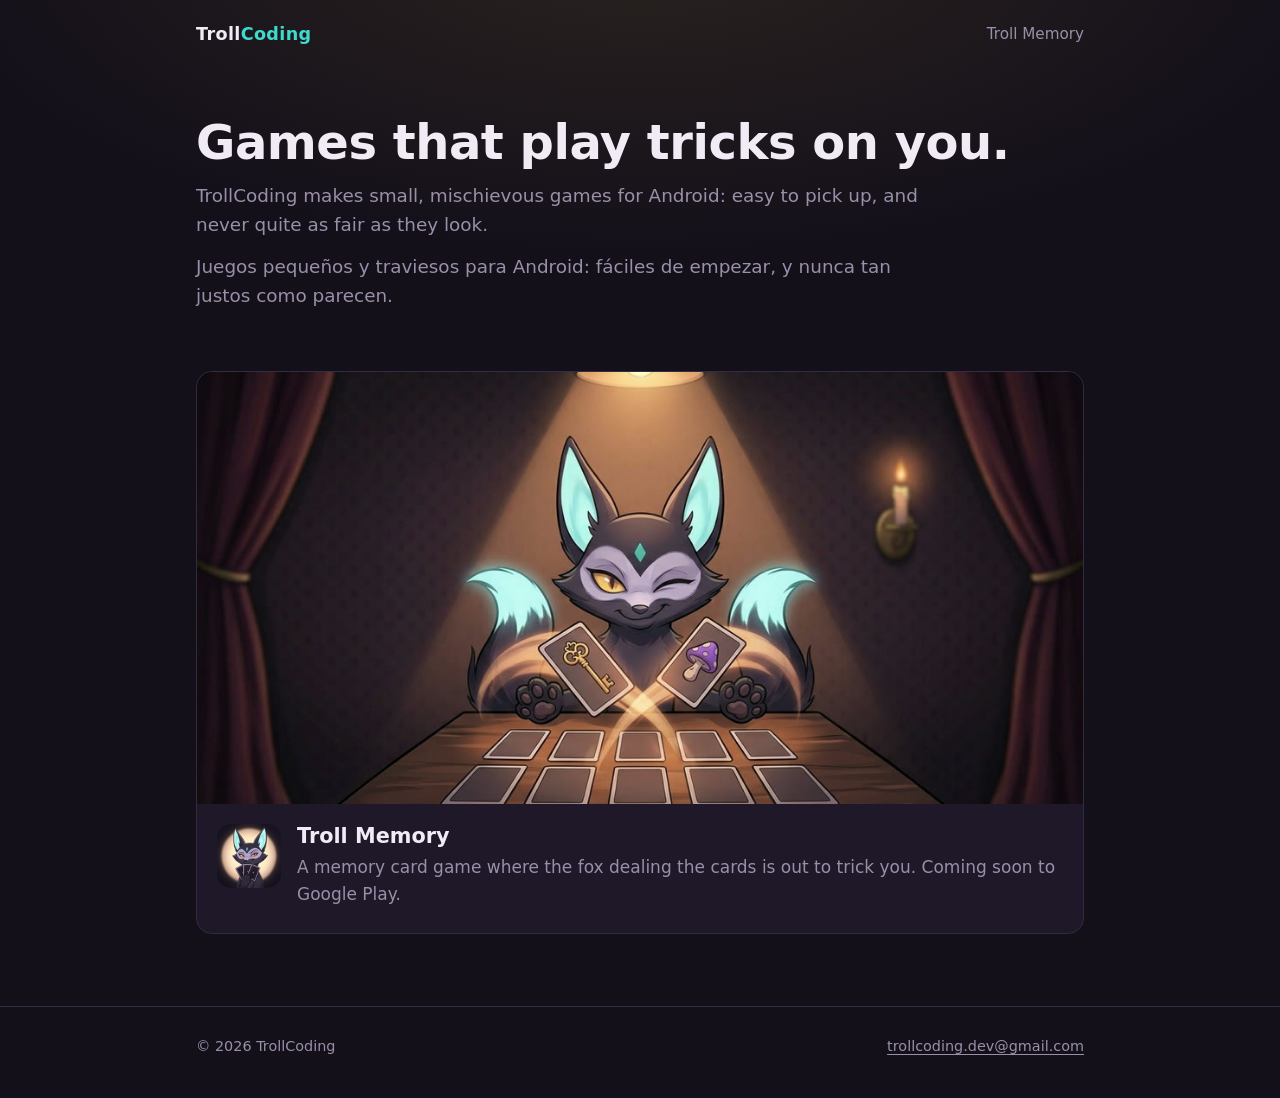
==== index.html @ ac13fc69 "TrollCoding's site: the home page, Troll Memory's page and its privacy policy Plain HTML and CSS for" ====
<!doctype html>
<html lang="en">
<head>
<meta charset="utf-8">
<meta name="viewport" content="width=device-width, initial-scale=1">
<title>TrollCoding</title>
<meta name="description" content="TrollCoding makes small, mischievous games for Android. First up: Troll Memory, a memory card game where the fox dealing the cards is out to trick you.">
<meta name="theme-color" content="#14101a">
<link rel="icon" type="image/png" href="/assets/favicon.png">
<link rel="apple-touch-icon" href="/assets/apple-touch-icon.png">
<link rel="stylesheet" href="/assets/style.css">
<meta property="og:title" content="TrollCoding">
<meta property="og:description" content="Small, mischievous games for Android.">
<meta property="og:image" content="https://trollcoding.github.io/troll-memory/img/banner.jpg">
<meta property="og:url" content="https://trollcoding.github.io/">
</head>
<body>
<header class="site-header">
  <div class="wrap">
    <a class="brand" href="/">Troll<span>Coding</span></a>
    <nav><a href="/troll-memory/">Troll Memory</a></nav>
  </div>
</header>

<main class="wrap">
  <section class="hero">
    <h1>Games that play tricks on you.</h1>
    <p class="lead">TrollCoding makes small, mischievous games for Android: easy to pick up, and
    never quite as fair as they look.</p>
    <p class="lead" lang="es">Juegos pequeños y traviesos para Android: fáciles de empezar, y nunca
    tan justos como parecen.</p>
  </section>

  <a class="game-card" href="/troll-memory/">
    <img src="/troll-memory/img/banner.jpg" width="1024" height="500" alt="The fox at its card table, winking as it swaps two cards">
    <div class="body">
      <img src="/troll-memory/img/icon.png" width="64" height="64" alt="">
      <div>
        <h2>Troll Memory</h2>
        <p>A memory card game where the fox dealing the cards is out to trick you. Coming soon to
        Google Play.</p>
      </div>
    </div>
  </a>
</main>

<footer class="site-footer">
  <div class="wrap">
    <span>© 2026 TrollCoding</span>
    <a href="mailto:trollcoding.dev@gmail.com">trollcoding.dev@gmail.com</a>
  </div>
</footer>
</body>
</html>
---- assets/style.css ----
/* TrollCoding's site: the colors come from Troll Memory's theme (TMColors.kt). No web fonts and no
   third-party requests, so the site itself tracks no one. */
:root {
  --bg: #14101a;
  --surface: #1f1829;
  --raised: #2a2236;
  --border: #332b44;
  --text: #f0ebf5;
  --muted: #9a8fa8;
  --teal: #3fd9ce;
  --glow: #8ff2ea;
  --amber: #e8c44d;
  --radius: 16px;
  color-scheme: dark;
}

* { box-sizing: border-box; }

html { -webkit-text-size-adjust: 100%; }

body {
  margin: 0;
  background: var(--bg) radial-gradient(ellipse 80% 40% at 50% -5%, rgba(232, 196, 77, 0.10), transparent 70%) no-repeat;
  color: var(--text);
  font: 17px/1.6 system-ui, -apple-system, "Segoe UI", Roboto, "Helvetica Neue", Arial, sans-serif;
}

a { color: var(--glow); text-underline-offset: 3px; }
a:hover { color: var(--teal); }

img { max-width: 100%; height: auto; display: block; }

.wrap { max-width: 920px; margin: 0 auto; padding: 0 16px; }
.narrow { max-width: 680px; }

/* Header and footer */
.site-header { padding: 20px 0; }
.site-header .wrap { display: flex; align-items: center; justify-content: space-between; gap: 16px; }
.brand { color: var(--text); text-decoration: none; font-weight: 700; letter-spacing: 0.02em; font-size: 1.1rem; }
.brand span { color: var(--teal); }
.site-header nav a { color: var(--muted); text-decoration: none; margin-left: 16px; font-size: 0.95rem; }
.site-header nav a:hover { color: var(--text); }

.site-footer { border-top: 1px solid var(--border); margin-top: 72px; padding: 28px 0 40px; color: var(--muted); font-size: 0.9rem; }
.site-footer .wrap { display: flex; flex-wrap: wrap; gap: 8px 24px; justify-content: space-between; }
.site-footer a { color: var(--muted); }

/* Type */
h1 { font-size: clamp(2rem, 6vw, 3rem); line-height: 1.1; margin: 0 0 12px; letter-spacing: -0.01em; }
h2 { font-size: 1.35rem; line-height: 1.25; margin: 48px 0 12px; }
h3 { font-size: 1.05rem; margin: 28px 0 6px; }
p, li { margin: 0 0 12px; }
.lead { font-size: 1.15rem; color: var(--muted); max-width: 40em; }
.muted { color: var(--muted); }

/* Home */
.hero { padding: 48px 0 16px; }
.game-card {
  display: grid; grid-template-columns: 1fr; overflow: hidden;
  background: var(--surface); border: 1px solid var(--border); border-radius: var(--radius);
  color: var(--text); text-decoration: none; margin-top: 32px;
  transition: border-color 0.2s, transform 0.2s;
}
.game-card:hover { border-color: var(--teal); color: var(--text); transform: translateY(-2px); }
.game-card .body { padding: 20px 20px 24px; display: flex; gap: 16px; align-items: flex-start; }
.game-card .body img { width: 64px; height: 64px; border-radius: 14px; flex: none; }
.game-card h2 { margin: 0 0 4px; font-size: 1.3rem; }
.game-card p { margin: 0; color: var(--muted); }

/* A game's page */
.banner { border-radius: var(--radius); border: 1px solid var(--border); margin: 8px 0 32px; width: 100%; }
.title-row { display: flex; gap: 16px; align-items: center; margin-bottom: 8px; }
.title-row img { width: 72px; height: 72px; border-radius: 16px; flex: none; }
.title-row h1 { margin: 0; }

.badge {
  display: inline-block; margin: 16px 0 0; padding: 10px 18px; border-radius: 999px;
  background: var(--raised); border: 1px solid var(--border); color: var(--amber); font-weight: 600; font-size: 0.95rem;
}

.features { list-style: none; padding: 0; display: grid; gap: 12px; grid-template-columns: repeat(auto-fit, minmax(240px, 1fr)); }
.features li { background: var(--surface); border: 1px solid var(--border); border-radius: 12px; padding: 14px 16px; margin: 0; }
.features strong { color: var(--glow); display: block; margin-bottom: 2px; }

.shots {
  display: grid; grid-auto-flow: column; grid-auto-columns: minmax(180px, 220px); gap: 12px;
  overflow-x: auto; padding: 4px 0 12px; scroll-snap-type: x mandatory;
}
.shots img { border-radius: 12px; border: 1px solid var(--border); scroll-snap-align: start; }

.lang { border-top: 1px solid var(--border); margin-top: 56px; padding-top: 8px; }

/* Privacy */
.policy h1 { font-size: clamp(1.6rem, 5vw, 2.1rem); }
.policy h2 { margin-top: 32px; font-size: 1.15rem; }
.policy .meta { color: var(--muted); margin-bottom: 24px; }
.policy hr { border: 0; border-top: 1px solid var(--border); margin: 56px 0; }
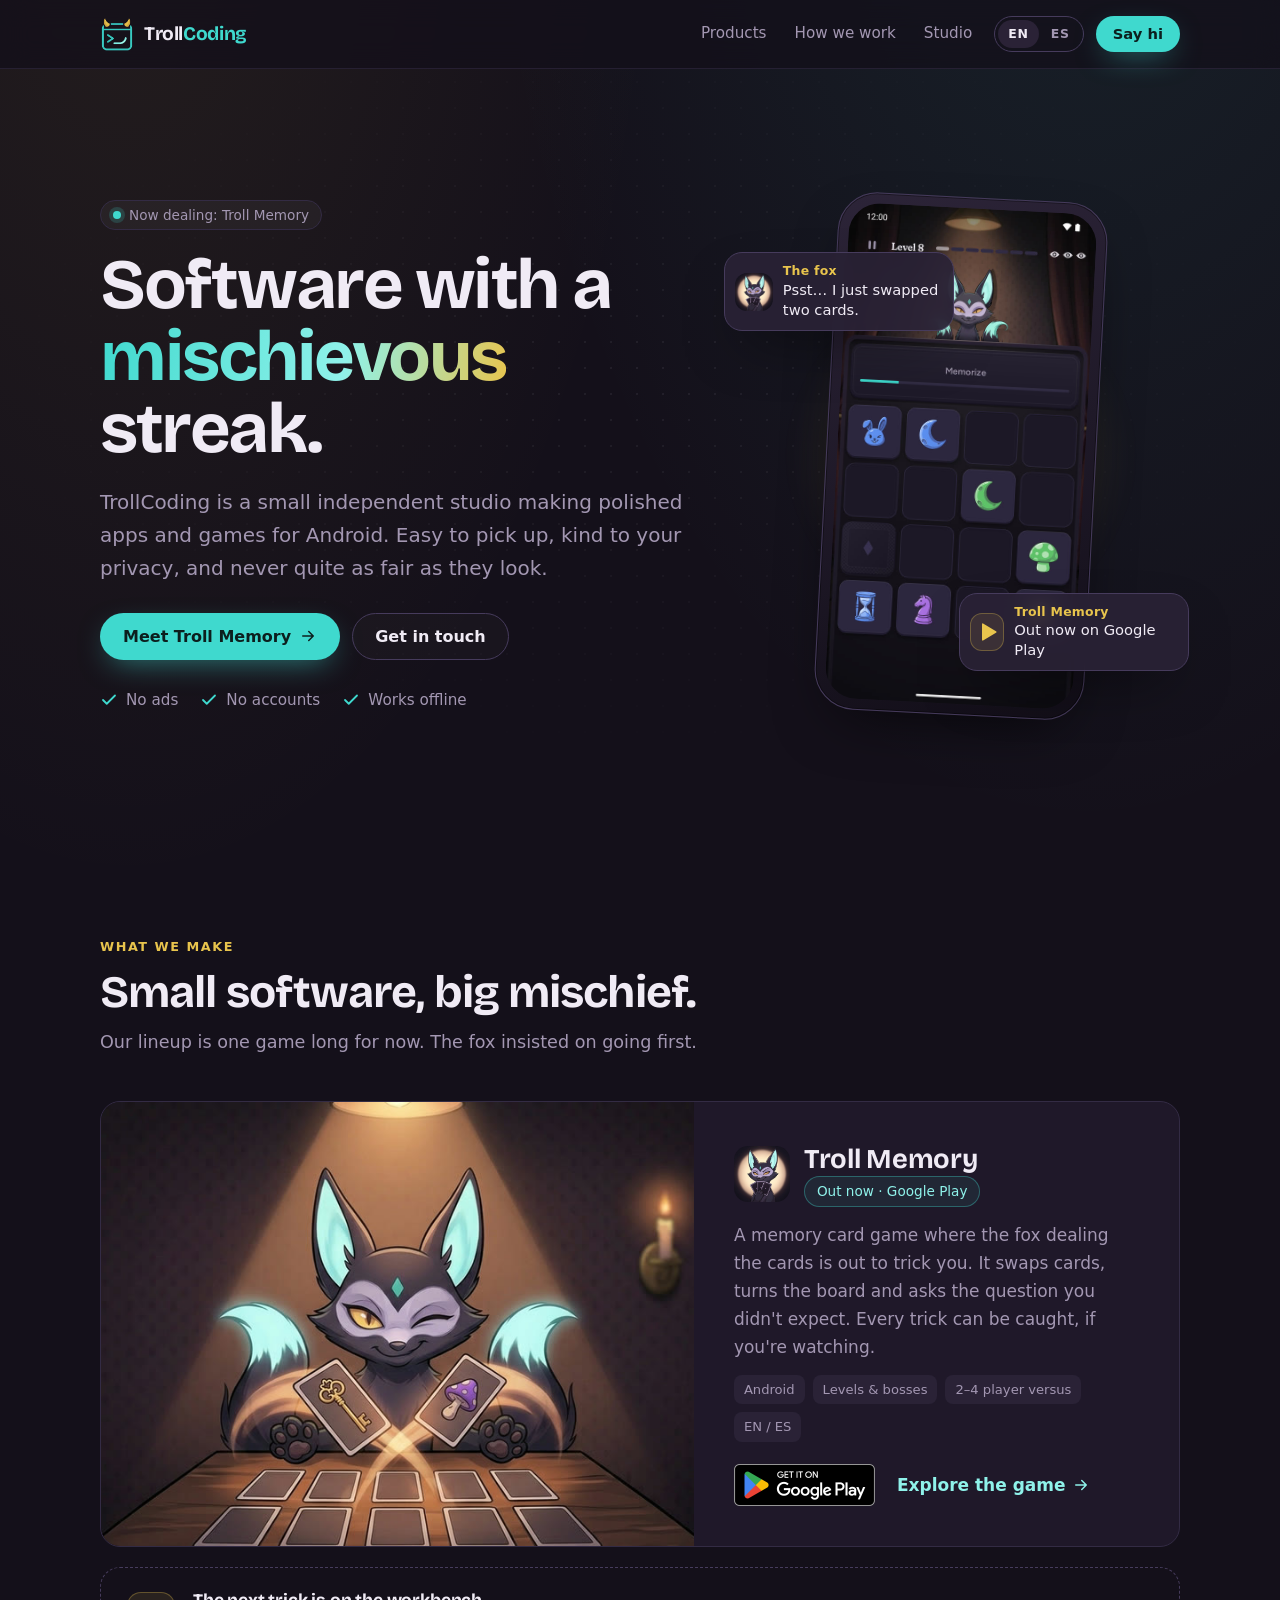
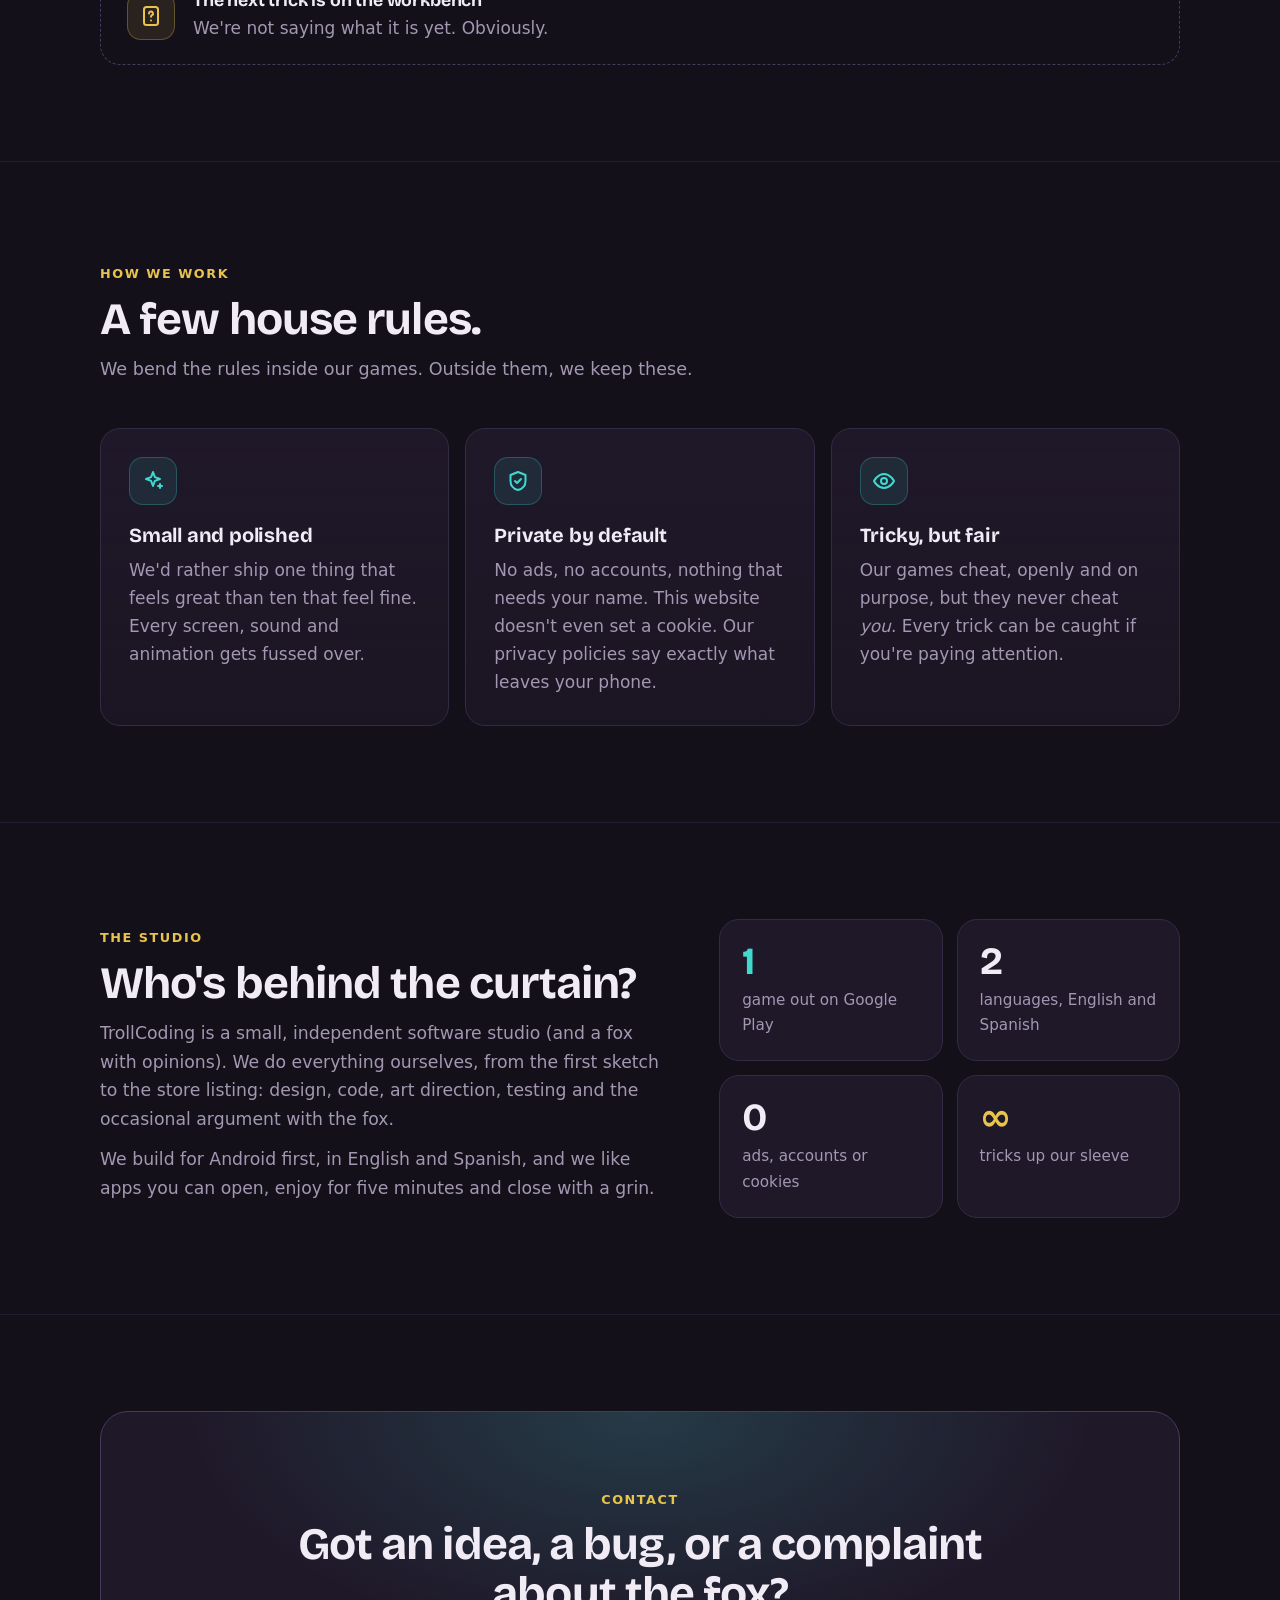
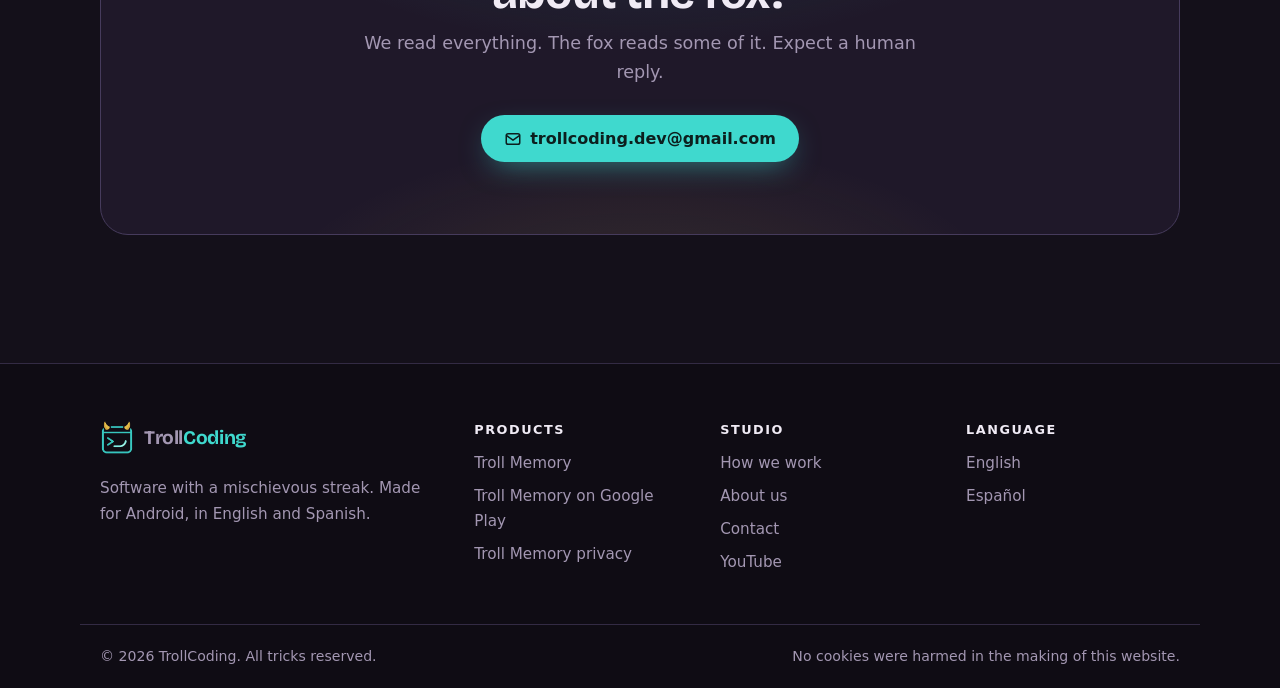
==== commit 8605e90e: "Redesign the site as a studio page, with Spanish pages, Google Play and the trailer - Home page rebu" ====
--- a/index.html
+++ b/index.html
@@ -3,51 +3,233 @@
 <head>
 <meta charset="utf-8">
 <meta name="viewport" content="width=device-width, initial-scale=1">
-<title>TrollCoding</title>
-<meta name="description" content="TrollCoding makes small, mischievous games for Android. First up: Troll Memory, a memory card game where the fox dealing the cards is out to trick you.">
+<title>TrollCoding · Software with a mischievous streak</title>
+<meta name="description" content="TrollCoding is a small independent studio making polished, mischievous apps and games for Android. First up: Troll Memory, a memory card game where the fox dealing the cards is out to trick you.">
 <meta name="theme-color" content="#14101a">
 <link rel="icon" type="image/png" href="/assets/favicon.png">
 <link rel="apple-touch-icon" href="/assets/apple-touch-icon.png">
+<link rel="preload" href="/assets/fonts/bricolage-grotesque.woff2" as="font" type="font/woff2" crossorigin>
+<link rel="canonical" href="https://trollcoding.github.io/">
+<link rel="alternate" hreflang="en" href="https://trollcoding.github.io/">
+<link rel="alternate" hreflang="es" href="https://trollcoding.github.io/es/">
+<link rel="alternate" hreflang="x-default" href="https://trollcoding.github.io/">
 <link rel="stylesheet" href="/assets/style.css">
-<meta property="og:title" content="TrollCoding">
-<meta property="og:description" content="Small, mischievous games for Android.">
-<meta property="og:image" content="https://trollcoding.github.io/troll-memory/img/banner.jpg">
+<meta property="og:type" content="website">
+<meta property="og:locale" content="en_US">
+<meta property="og:locale:alternate" content="es_ES">
+<meta property="og:site_name" content="TrollCoding">
+<meta property="og:title" content="TrollCoding · Software with a mischievous streak">
+<meta property="og:description" content="A small independent studio making polished, mischievous apps and games for Android.">
+<meta property="og:image" content="https://trollcoding.github.io/assets/og-image.jpg">
 <meta property="og:url" content="https://trollcoding.github.io/">
+<meta name="twitter:card" content="summary_large_image">
+<script type="application/ld+json">
+{
+  "@context": "https://schema.org",
+  "@type": "Organization",
+  "name": "TrollCoding",
+  "url": "https://trollcoding.github.io/",
+  "logo": "https://trollcoding.github.io/assets/icon-512.jpg",
+  "email": "trollcoding.dev@gmail.com",
+  "sameAs": ["https://www.youtube.com/@TrollCoding"],
+  "slogan": "Software with a mischievous streak."
+}
+</script>
 </head>
 <body>
+<a class="skip" href="#main">Skip to content</a>
+
 <header class="site-header">
   <div class="wrap">
-    <a class="brand" href="/">Troll<span>Coding</span></a>
-    <nav><a href="/troll-memory/">Troll Memory</a></nav>
+    <a class="brand" href="/"><img src="/assets/logo.png" width="34" height="34" alt=""><span>Troll<em>Coding</em></span></a>
+    <nav aria-label="Main">
+      <a class="hide-sm" href="#products">Products</a>
+      <a class="hide-sm" href="#approach">How we work</a>
+      <a class="hide-sm" href="#studio">Studio</a>
+      <div class="lang-switch" role="group" aria-label="Language">
+        <a href="/" lang="en" hreflang="en" aria-current="page">EN</a>
+        <a href="/es/" lang="es" hreflang="es">ES</a>
+      </div>
+      <a class="btn btn-primary btn-sm" href="#contact">Say hi</a>
+    </nav>
   </div>
 </header>
 
-<main class="wrap">
+<main id="main">
   <section class="hero">
-    <h1>Games that play tricks on you.</h1>
-    <p class="lead">TrollCoding makes small, mischievous games for Android: easy to pick up, and
-    never quite as fair as they look.</p>
-    <p class="lead" lang="es">Juegos pequeños y traviesos para Android: fáciles de empezar, y nunca
-    tan justos como parecen.</p>
-  </section>
-
-  <a class="game-card" href="/troll-memory/">
-    <img src="/troll-memory/img/banner.jpg" width="1024" height="500" alt="The fox at its card table, winking as it swaps two cards">
-    <div class="body">
-      <img src="/troll-memory/img/icon.png" width="64" height="64" alt="">
+    <div class="wrap">
       <div>
-        <h2>Troll Memory</h2>
-        <p>A memory card game where the fox dealing the cards is out to trick you. Coming soon to
-        Google Play.</p>
-      </div>
-    </div>
-  </a>
+        <span class="pill"><span class="dot"></span>Now dealing: Troll Memory</span>
+        <h1>Software with a <span class="hl">mischievous</span> streak.</h1>
+        <p class="lead">TrollCoding is a small independent studio making polished apps and games for
+        Android. Easy to pick up, kind to your privacy, and never quite as fair as they look.</p>
+        <div class="btn-row">
+          <a class="btn btn-primary" href="/troll-memory/">Meet Troll Memory
+            <svg viewBox="0 0 24 24" fill="none" stroke="currentColor" stroke-width="2" stroke-linecap="round" stroke-linejoin="round" aria-hidden="true"><path d="M5 12h14M13 6l6 6-6 6"/></svg></a>
+          <a class="btn btn-ghost" href="#contact">Get in touch</a>
+        </div>
+        <ul class="proof">
+          <li><svg viewBox="0 0 24 24" fill="none" stroke="currentColor" stroke-width="2.4" stroke-linecap="round" stroke-linejoin="round" aria-hidden="true"><path d="M20 6 9 17l-5-5"/></svg>No ads</li>
+          <li><svg viewBox="0 0 24 24" fill="none" stroke="currentColor" stroke-width="2.4" stroke-linecap="round" stroke-linejoin="round" aria-hidden="true"><path d="M20 6 9 17l-5-5"/></svg>No accounts</li>
+          <li><svg viewBox="0 0 24 24" fill="none" stroke="currentColor" stroke-width="2.4" stroke-linecap="round" stroke-linejoin="round" aria-hidden="true"><path d="M20 6 9 17l-5-5"/></svg>Works offline</li>
+        </ul>
+      </div>
+
+      <div class="hero-visual" aria-hidden="true">
+        <div class="phone"><img src="/troll-memory/img/02-level.jpg" width="540" height="1080" alt=""></div>
+        <div class="bubble bubble-a">
+          <img src="/troll-memory/img/icon.png" width="38" height="38" alt="">
+          <span><b>The fox</b>Psst… I just swapped two cards.</span>
+        </div>
+        <div class="bubble bubble-b">
+          <span class="icon icon-amber" style="width:38px;height:38px;border-radius:12px"><svg viewBox="0 0 24 24" fill="currentColor"><path d="M7 4.5v15a1 1 0 0 0 1.5.86l12.5-7.5a1 1 0 0 0 0-1.72L8.5 3.64A1 1 0 0 0 7 4.5z"/></svg></span>
+          <span><b>Troll Memory</b>Out now on Google Play</span>
+        </div>
+      </div>
+    </div>
+  </section>
+
+  <section class="section" id="products">
+    <div class="wrap">
+      <div class="section-head">
+        <p class="eyebrow">What we make</p>
+        <h2>Small software, big mischief.</h2>
+        <p>Our lineup is one game long for now. The fox insisted on going first.</p>
+      </div>
+
+      <article class="product">
+        <a class="media" href="/troll-memory/" tabindex="-1" aria-hidden="true"><img src="/troll-memory/img/banner.jpg" width="1024" height="500" alt="The fox at its card table, winking as it swaps two cards"></a>
+        <div class="body">
+          <div class="title">
+            <img src="/troll-memory/img/icon.png" width="56" height="56" alt="">
+            <div>
+              <h3><a href="/troll-memory/">Troll Memory</a></h3>
+              <span class="pill pill-teal">Out now · Google Play</span>
+            </div>
+          </div>
+          <p>A memory card game where the fox dealing the cards is out to trick you. It swaps cards,
+            turns the board and asks the question you didn't expect. Every trick can be caught, if
+            you're watching.</p>
+          <div class="tags"><span>Android</span><span>Levels &amp; bosses</span><span>2–4 player versus</span><span>EN / ES</span></div>
+          <div class="actions">
+            <a class="play-badge" href="https://play.google.com/store/apps/details?id=com.trollcoding.trollmemory"><img src="/assets/badges/google-play-en.png" width="564" height="168" alt="Get it on Google Play"></a>
+            <a class="more" href="/troll-memory/">Explore the game
+              <svg viewBox="0 0 24 24" fill="none" stroke="currentColor" stroke-width="2" stroke-linecap="round" stroke-linejoin="round" aria-hidden="true"><path d="M5 12h14M13 6l6 6-6 6"/></svg></a>
+          </div>
+        </div>
+      </article>
+
+      <div class="next">
+        <span class="icon icon-amber"><svg viewBox="0 0 24 24" fill="none" stroke="currentColor" stroke-width="2" stroke-linecap="round" stroke-linejoin="round" aria-hidden="true"><rect x="5" y="3" width="14" height="18" rx="2.5"/><path d="M10 9.5a2 2 0 1 1 3 1.7c-.7.4-1 .9-1 1.6"/><path d="M12 16.5h.01"/></svg></span>
+        <div>
+          <h3>The next trick is on the workbench</h3>
+          <p>We're not saying what it is yet. Obviously.</p>
+        </div>
+      </div>
+    </div>
+  </section>
+
+  <section class="section" id="approach">
+    <div class="wrap">
+      <div class="section-head">
+        <p class="eyebrow">How we work</p>
+        <h2>A few house rules.</h2>
+        <p>We bend the rules inside our games. Outside them, we keep these.</p>
+      </div>
+      <ul class="cards">
+        <li class="card">
+          <span class="icon"><svg viewBox="0 0 24 24" fill="none" stroke="currentColor" stroke-width="2" stroke-linecap="round" stroke-linejoin="round" aria-hidden="true"><path d="M12 3l1.9 5.1L19 10l-5.1 1.9L12 17l-1.9-5.1L5 10l5.1-1.9z"/><path d="M19 15v4M17 17h4"/></svg></span>
+          <h3>Small and polished</h3>
+          <p>We'd rather ship one thing that feels great than ten that feel fine. Every screen,
+          sound and animation gets fussed over.</p>
+        </li>
+        <li class="card">
+          <span class="icon"><svg viewBox="0 0 24 24" fill="none" stroke="currentColor" stroke-width="2" stroke-linecap="round" stroke-linejoin="round" aria-hidden="true"><path d="M12 3 4.5 6v6c0 4.6 3.2 7.9 7.5 9 4.3-1.1 7.5-4.4 7.5-9V6z"/><path d="m9 12 2 2 4-4"/></svg></span>
+          <h3>Private by default</h3>
+          <p>No ads, no accounts, nothing that needs your name. This website doesn't even set a
+          cookie. Our privacy policies say exactly what leaves your phone.</p>
+        </li>
+        <li class="card">
+          <span class="icon"><svg viewBox="0 0 24 24" fill="none" stroke="currentColor" stroke-width="2" stroke-linecap="round" stroke-linejoin="round" aria-hidden="true"><path d="M2 12s3.6-7 10-7 10 7 10 7-3.6 7-10 7S2 12 2 12z"/><circle cx="12" cy="12" r="3"/></svg></span>
+          <h3>Tricky, but fair</h3>
+          <p>Our games cheat, openly and on purpose, but they never cheat <em>you</em>. Every trick
+          can be caught if you're paying attention.</p>
+        </li>
+      </ul>
+    </div>
+  </section>
+
+  <section class="section" id="studio">
+    <div class="wrap studio">
+      <div>
+        <p class="eyebrow">The studio</p>
+        <h2>Who's behind the curtain?</h2>
+        <p>TrollCoding is a small, independent software studio (and a fox with opinions). We do
+        everything ourselves, from the first sketch to the store listing: design, code, art
+        direction, testing and the occasional argument with the fox.</p>
+        <p>We build for Android first, in English and Spanish, and we like apps you can open, enjoy
+        for five minutes and close with a grin.</p>
+      </div>
+      <dl class="stats">
+        <div><dt>1</dt><dd>game out on Google Play</dd></div>
+        <div><dt>2</dt><dd>languages, English and Spanish</dd></div>
+        <div><dt>0</dt><dd>ads, accounts or cookies</dd></div>
+        <div><dt>∞</dt><dd>tricks up our sleeve</dd></div>
+      </dl>
+    </div>
+  </section>
+
+  <section class="section" id="contact">
+    <div class="wrap">
+      <div class="cta">
+        <p class="eyebrow">Contact</p>
+        <h2>Got an idea, a bug, or a complaint about the fox?</h2>
+        <p>We read everything. The fox reads some of it. Expect a human reply.</p>
+        <div class="btn-row">
+          <a class="btn btn-primary" href="mailto:trollcoding.dev@gmail.com">
+            <svg viewBox="0 0 24 24" fill="none" stroke="currentColor" stroke-width="2" stroke-linecap="round" stroke-linejoin="round" aria-hidden="true"><rect x="3" y="5" width="18" height="14" rx="2.5"/><path d="m3.5 7.5 8.5 6 8.5-6"/></svg>
+            trollcoding.dev@gmail.com</a>
+        </div>
+      </div>
+    </div>
+  </section>
+
 </main>
 
 <footer class="site-footer">
-  <div class="wrap">
-    <span>© 2026 TrollCoding</span>
-    <a href="mailto:trollcoding.dev@gmail.com">trollcoding.dev@gmail.com</a>
+  <div class="wrap top">
+    <div>
+      <a class="brand" href="/"><img src="/assets/logo.png" width="34" height="34" alt=""><span>Troll<em>Coding</em></span></a>
+      <p>Software with a mischievous streak. Made for Android, in English and Spanish.</p>
+    </div>
+    <div>
+      <h4>Products</h4>
+      <ul>
+        <li><a href="/troll-memory/">Troll Memory</a></li>
+        <li><a href="https://play.google.com/store/apps/details?id=com.trollcoding.trollmemory">Troll Memory on Google Play</a></li>
+        <li><a href="/troll-memory/privacy.html">Troll Memory privacy</a></li>
+      </ul>
+    </div>
+    <div>
+      <h4>Studio</h4>
+      <ul>
+        <li><a href="/#approach">How we work</a></li>
+        <li><a href="/#studio">About us</a></li>
+        <li><a href="/#contact">Contact</a></li>
+        <li><a href="https://www.youtube.com/@TrollCoding">YouTube</a></li>
+      </ul>
+    </div>
+    <div>
+      <h4>Language</h4>
+      <ul>
+        <li><a href="/">English</a></li>
+        <li><a href="/es/" lang="es" hreflang="es">Español</a></li>
+      </ul>
+    </div>
+  </div>
+  <div class="wrap bottom">
+    <span>© 2026 TrollCoding. All tricks reserved.</span>
+    <span>No cookies were harmed in the making of this website.</span>
   </div>
 </footer>
 </body>
--- a/assets/style.css
+++ b/assets/style.css
@@ -1,97 +1,350 @@
-/* TrollCoding's site: the colors come from Troll Memory's theme (TMColors.kt). No web fonts and no
-   third-party requests, so the site itself tracks no one. */
+/* TrollCoding's site. The colors come from Troll Memory's theme (TMColors.kt). The one web font is
+   self-hosted (assets/fonts, SIL OFL), so the site makes no third-party requests and tracks no one. */
+
+@font-face {
+  font-family: "Bricolage Grotesque";
+  src: url("/assets/fonts/bricolage-grotesque.woff2") format("woff2");
+  font-weight: 200 800;
+  font-style: normal;
+  font-display: swap;
+}
+
 :root {
   --bg: #14101a;
+  --bg-deep: #0f0c14;
   --surface: #1f1829;
   --raised: #2a2236;
   --border: #332b44;
+  --border-strong: #463b5c;
   --text: #f0ebf5;
-  --muted: #9a8fa8;
+  --muted: #a397b2;
   --teal: #3fd9ce;
   --glow: #8ff2ea;
   --amber: #e8c44d;
-  --radius: 16px;
+  --on-teal: #0c1f1e;
+  --radius: 20px;
+  --radius-sm: 12px;
+  --shadow: 0 24px 60px -24px rgba(0, 0, 0, 0.7);
+  --display: "Bricolage Grotesque", system-ui, -apple-system, "Segoe UI", Roboto, sans-serif;
+  --body: system-ui, -apple-system, "Segoe UI", Roboto, "Helvetica Neue", Arial, sans-serif;
   color-scheme: dark;
 }
 
+/* ---------- Base ---------- */
 * { box-sizing: border-box; }
-
-html { -webkit-text-size-adjust: 100%; }
-
+html { -webkit-text-size-adjust: 100%; scroll-behavior: smooth; scroll-padding-top: 88px; }
 body {
   margin: 0;
-  background: var(--bg) radial-gradient(ellipse 80% 40% at 50% -5%, rgba(232, 196, 77, 0.10), transparent 70%) no-repeat;
+  overflow-x: clip;
+  background:
+    radial-gradient(ellipse 70% 45% at 85% -10%, rgba(63, 217, 206, 0.10), transparent 70%),
+    radial-gradient(ellipse 60% 40% at 10% -5%, rgba(232, 196, 77, 0.08), transparent 70%),
+    var(--bg);
+  background-repeat: no-repeat;
   color: var(--text);
-  font: 17px/1.6 system-ui, -apple-system, "Segoe UI", Roboto, "Helvetica Neue", Arial, sans-serif;
-}
-
+  font: 17px/1.65 var(--body);
+}
 a { color: var(--glow); text-underline-offset: 3px; }
 a:hover { color: var(--teal); }
-
 img { max-width: 100%; height: auto; display: block; }
-
-.wrap { max-width: 920px; margin: 0 auto; padding: 0 16px; }
-.narrow { max-width: 680px; }
-
-/* Header and footer */
-.site-header { padding: 20px 0; }
-.site-header .wrap { display: flex; align-items: center; justify-content: space-between; gap: 16px; }
-.brand { color: var(--text); text-decoration: none; font-weight: 700; letter-spacing: 0.02em; font-size: 1.1rem; }
-.brand span { color: var(--teal); }
-.site-header nav a { color: var(--muted); text-decoration: none; margin-left: 16px; font-size: 0.95rem; }
-.site-header nav a:hover { color: var(--text); }
-
-.site-footer { border-top: 1px solid var(--border); margin-top: 72px; padding: 28px 0 40px; color: var(--muted); font-size: 0.9rem; }
-.site-footer .wrap { display: flex; flex-wrap: wrap; gap: 8px 24px; justify-content: space-between; }
-.site-footer a { color: var(--muted); }
-
-/* Type */
-h1 { font-size: clamp(2rem, 6vw, 3rem); line-height: 1.1; margin: 0 0 12px; letter-spacing: -0.01em; }
-h2 { font-size: 1.35rem; line-height: 1.25; margin: 48px 0 12px; }
-h3 { font-size: 1.05rem; margin: 28px 0 6px; }
+:focus-visible { outline: 2px solid var(--glow); outline-offset: 3px; border-radius: 6px; }
+::selection { background: var(--teal); color: var(--on-teal); }
+
+.wrap { max-width: 1120px; margin: 0 auto; padding: 0 20px; }
+.narrow { max-width: 720px; }
+.skip { position: absolute; left: -999px; top: 8px; z-index: 100; background: var(--teal); color: var(--on-teal); padding: 8px 14px; border-radius: 8px; }
+.skip:focus { left: 8px; }
+
+/* ---------- Type ---------- */
+h1, h2, h3 { font-family: var(--display); font-weight: 700; letter-spacing: -0.02em; margin: 0 0 12px; }
+h1 { font-size: clamp(2.5rem, 7vw, 4.4rem); line-height: 1.02; letter-spacing: -0.035em; }
+h2 { font-size: clamp(1.9rem, 4.5vw, 2.8rem); line-height: 1.08; }
+h3 { font-size: 1.25rem; line-height: 1.25; letter-spacing: -0.01em; }
 p, li { margin: 0 0 12px; }
-.lead { font-size: 1.15rem; color: var(--muted); max-width: 40em; }
+.lead { font-size: clamp(1.08rem, 2vw, 1.25rem); color: var(--muted); max-width: 36em; }
 .muted { color: var(--muted); }
-
-/* Home */
-.hero { padding: 48px 0 16px; }
-.game-card {
-  display: grid; grid-template-columns: 1fr; overflow: hidden;
+.hl { background: linear-gradient(100deg, var(--teal), var(--glow) 60%, var(--amber)); -webkit-background-clip: text; background-clip: text; color: transparent; }
+
+.eyebrow {
+  display: inline-flex; align-items: center; gap: 8px; margin: 0 0 14px;
+  font: 600 0.8rem/1 var(--body); letter-spacing: 0.12em; text-transform: uppercase; color: var(--amber);
+}
+.pill {
+  display: inline-flex; align-items: center; gap: 8px; padding: 6px 12px; border-radius: 999px;
+  background: rgba(255, 255, 255, 0.04); border: 1px solid var(--border); color: var(--muted);
+  font-size: 0.85rem; font-weight: 500; line-height: 1.2;
+}
+.pill .dot { width: 8px; height: 8px; border-radius: 50%; background: var(--teal); box-shadow: 0 0 0 4px rgba(63, 217, 206, 0.18); }
+.pill-amber { color: var(--amber); border-color: rgba(232, 196, 77, 0.35); background: rgba(232, 196, 77, 0.08); }
+.pill-teal { color: var(--glow); border-color: rgba(63, 217, 206, 0.35); background: rgba(63, 217, 206, 0.08); }
+
+/* ---------- Buttons ---------- */
+.btn {
+  display: inline-flex; align-items: center; justify-content: center; gap: 8px;
+  padding: 13px 22px; border-radius: 999px; border: 1px solid transparent;
+  font: 600 1rem/1.2 var(--body); text-decoration: none; cursor: pointer;
+  transition: background-color 0.2s, border-color 0.2s, color 0.2s, transform 0.2s, box-shadow 0.2s;
+}
+.btn svg { width: 18px; height: 18px; flex: none; }
+.btn-primary { background: var(--teal); color: var(--on-teal); box-shadow: 0 10px 30px -10px rgba(63, 217, 206, 0.6); }
+.btn-primary:hover { background: var(--glow); color: var(--on-teal); transform: translateY(-1px); }
+.btn-ghost { border-color: var(--border-strong); color: var(--text); background: rgba(255, 255, 255, 0.02); }
+.btn-ghost:hover { border-color: var(--teal); color: var(--text); background: rgba(63, 217, 206, 0.06); }
+.btn-sm { padding: 8px 16px; font-size: 0.92rem; }
+.btn-row { display: flex; flex-wrap: wrap; gap: 12px; margin-top: 28px; }
+
+/* ---------- Header ---------- */
+.site-header {
+  position: sticky; top: 0; z-index: 50;
+  background: rgba(20, 16, 26, 0.78); -webkit-backdrop-filter: blur(14px); backdrop-filter: blur(14px);
+  border-bottom: 1px solid rgba(51, 43, 68, 0.6);
+}
+.site-header .wrap { display: flex; align-items: center; justify-content: space-between; gap: 16px; height: 68px; }
+.brand { display: inline-flex; align-items: center; gap: 10px; color: var(--text); text-decoration: none; font: 700 1.2rem/1 var(--display); letter-spacing: -0.02em; }
+.brand img { width: 34px; height: 34px; }
+.brand em { font-style: normal; color: var(--teal); }
+.brand:hover { color: var(--text); }
+.brand { flex: none; }
+.site-header nav { display: flex; align-items: center; gap: 4px; }
+.site-header nav a:not(.btn) { color: var(--muted); text-decoration: none; padding: 8px 12px; border-radius: 999px; font-size: 0.95rem; }
+.site-header nav a:not(.btn):hover { color: var(--text); background: rgba(255, 255, 255, 0.05); }
+.site-header nav .btn { margin-left: 8px; }
+.lang-switch { display: inline-flex; gap: 2px; margin-left: 6px; padding: 3px; border: 1px solid var(--border-strong); border-radius: 999px; }
+.site-header nav .lang-switch a { padding: 4px 10px; font-size: 0.78rem; font-weight: 600; letter-spacing: 0.06em; }
+.site-header nav .lang-switch a[aria-current] { background: var(--raised); color: var(--text); }
+@media (max-width: 720px) {
+  .site-header nav .hide-sm { display: none; }
+  .site-header nav a:not(.btn) { padding: 8px; }
+}
+@media (max-width: 400px) {
+  .brand { font-size: 1.05rem; gap: 8px; }
+  .brand img { width: 30px; height: 30px; }
+  .lang-switch { margin-left: 0; }
+  .site-header nav .btn { margin-left: 4px; padding: 8px 12px; font-size: 0.88rem; }
+}
+
+/* ---------- Sections ---------- */
+.section { padding: clamp(56px, 8vw, 96px) 0; }
+.section + .section { border-top: 1px solid rgba(51, 43, 68, 0.5); }
+.section-head { max-width: 640px; margin-bottom: 44px; }
+.section-head p:not(.eyebrow) { color: var(--muted); font-size: 1.1rem; margin: 0; }
+.section-head.center { margin-inline: auto; text-align: center; }
+
+/* ---------- Home: hero ---------- */
+.hero { position: relative; padding: clamp(48px, 9vw, 104px) 0 clamp(56px, 9vw, 96px); }
+.hero::before {
+  content: ""; position: absolute; inset: 0; z-index: -1; pointer-events: none;
+  background-image: radial-gradient(rgba(240, 235, 245, 0.07) 1px, transparent 1px); background-size: 26px 26px;
+  -webkit-mask-image: radial-gradient(ellipse 70% 70% at 50% 40%, #000, transparent 75%);
+  mask-image: radial-gradient(ellipse 70% 70% at 50% 40%, #000, transparent 75%);
+}
+.hero .wrap { display: grid; grid-template-columns: 1.15fr 0.85fr; align-items: center; gap: 48px; }
+.hero h1 { margin: 20px 0 20px; }
+.proof { list-style: none; padding: 0; margin: 28px 0 0; display: flex; flex-wrap: wrap; gap: 8px 22px; color: var(--muted); font-size: 0.95rem; }
+.proof li { margin: 0; display: inline-flex; align-items: center; gap: 8px; }
+.proof svg { width: 18px; height: 18px; color: var(--teal); flex: none; }
+
+.hero-visual { position: relative; display: flex; justify-content: center; padding: 24px 0; }
+.hero-visual::before {
+  content: ""; position: absolute; width: 78%; aspect-ratio: 1; top: 50%; left: 50%; transform: translate(-50%, -50%);
+  background: radial-gradient(circle, rgba(63, 217, 206, 0.28), rgba(232, 196, 77, 0.08) 45%, transparent 70%); filter: blur(10px);
+}
+.phone {
+  position: relative; width: min(270px, 70vw); padding: 10px; border-radius: 40px;
+  background: linear-gradient(160deg, #2c2438, #120e18); border: 1px solid var(--border-strong);
+  box-shadow: var(--shadow), 0 0 0 1px rgba(0, 0, 0, 0.4) inset; transform: rotate(3deg);
+}
+.phone img { border-radius: 31px; }
+.bubble {
+  position: absolute; z-index: 2; display: flex; align-items: center; gap: 10px; max-width: 230px;
+  padding: 10px 14px 10px 10px; border-radius: 18px; background: rgba(42, 34, 54, 0.92);
+  border: 1px solid var(--border-strong); box-shadow: var(--shadow); font-size: 0.92rem; line-height: 1.35;
+  -webkit-backdrop-filter: blur(8px); backdrop-filter: blur(8px);
+}
+.bubble img { width: 38px; height: 38px; border-radius: 12px; flex: none; }
+.bubble b { display: block; font-size: 0.78rem; color: var(--amber); font-weight: 600; letter-spacing: 0.02em; }
+.bubble-a { top: 14%; left: -4%; animation: float 6s ease-in-out infinite; }
+.bubble-b { bottom: 12%; right: -2%; animation: float 7s ease-in-out -3s infinite; }
+@keyframes float { 50% { transform: translateY(-8px); } }
+
+/* ---------- Home: products ---------- */
+.product {
+  display: grid; grid-template-columns: 1.1fr 0.9fr; overflow: hidden; color: var(--text); text-decoration: none;
   background: var(--surface); border: 1px solid var(--border); border-radius: var(--radius);
-  color: var(--text); text-decoration: none; margin-top: 32px;
-  transition: border-color 0.2s, transform 0.2s;
-}
-.game-card:hover { border-color: var(--teal); color: var(--text); transform: translateY(-2px); }
-.game-card .body { padding: 20px 20px 24px; display: flex; gap: 16px; align-items: flex-start; }
-.game-card .body img { width: 64px; height: 64px; border-radius: 14px; flex: none; }
-.game-card h2 { margin: 0 0 4px; font-size: 1.3rem; }
-.game-card p { margin: 0; color: var(--muted); }
-
-/* A game's page */
-.banner { border-radius: var(--radius); border: 1px solid var(--border); margin: 8px 0 32px; width: 100%; }
-.title-row { display: flex; gap: 16px; align-items: center; margin-bottom: 8px; }
-.title-row img { width: 72px; height: 72px; border-radius: 16px; flex: none; }
-.title-row h1 { margin: 0; }
-
-.badge {
-  display: inline-block; margin: 16px 0 0; padding: 10px 18px; border-radius: 999px;
-  background: var(--raised); border: 1px solid var(--border); color: var(--amber); font-weight: 600; font-size: 0.95rem;
-}
-
-.features { list-style: none; padding: 0; display: grid; gap: 12px; grid-template-columns: repeat(auto-fit, minmax(240px, 1fr)); }
-.features li { background: var(--surface); border: 1px solid var(--border); border-radius: 12px; padding: 14px 16px; margin: 0; }
-.features strong { color: var(--glow); display: block; margin-bottom: 2px; }
+  transition: border-color 0.25s, transform 0.25s, box-shadow 0.25s;
+}
+.product:hover { border-color: var(--border-strong); box-shadow: var(--shadow); }
+.product .media { position: relative; min-height: 280px; }
+.product .media img { width: 100%; height: 100%; object-fit: cover; }
+.product .body { padding: clamp(24px, 4vw, 40px); display: flex; flex-direction: column; gap: 14px; }
+.product .title { display: flex; align-items: center; gap: 14px; }
+.product .title img { width: 56px; height: 56px; border-radius: 14px; }
+.product h3 { font-size: 1.7rem; margin: 0; }
+.product p { color: var(--muted); margin: 0; }
+.tags { display: flex; flex-wrap: wrap; gap: 8px; }
+.tags span { font-size: 0.82rem; color: var(--muted); padding: 4px 10px; border-radius: 8px; background: var(--raised); }
+.more { font-weight: 600; color: var(--glow); text-decoration: none; display: inline-flex; align-items: center; gap: 6px; }
+.more svg { width: 18px; height: 18px; transition: transform 0.2s; }
+.more:hover svg { transform: translateX(4px); }
+.product .media { display: block; }
+.product h3 a { color: inherit; text-decoration: none; }
+.product h3 a:hover { color: var(--glow); }
+.product .actions { display: flex; flex-wrap: wrap; align-items: center; gap: 12px 22px; margin-top: auto; padding-top: 8px; }
+.product .play-badge img { height: 42px; }
+
+.next {
+  margin-top: 20px; display: flex; align-items: center; gap: 18px; padding: 22px 26px;
+  border: 1.5px dashed var(--border-strong); border-radius: var(--radius); color: var(--muted);
+}
+.next .icon { flex: none; }
+.next h3 { color: var(--text); margin: 0 0 2px; font-size: 1.1rem; }
+.next p { margin: 0; }
+
+/* ---------- Cards (principles, features) ---------- */
+.cards { display: grid; gap: 16px; grid-template-columns: repeat(auto-fit, minmax(260px, 1fr)); list-style: none; padding: 0; margin: 0; }
+.card {
+  background: linear-gradient(180deg, var(--surface), rgba(31, 24, 41, 0.6)); border: 1px solid var(--border);
+  border-radius: var(--radius); padding: 28px; margin: 0; transition: border-color 0.25s;
+}
+.card:hover { border-color: var(--border-strong); }
+.card h3 { margin: 18px 0 8px; }
+.card p { color: var(--muted); margin: 0; }
+.icon {
+  width: 48px; height: 48px; display: grid; place-items: center; border-radius: 14px;
+  background: rgba(63, 217, 206, 0.1); border: 1px solid rgba(63, 217, 206, 0.25); color: var(--teal);
+}
+.icon svg { width: 24px; height: 24px; }
+.icon-amber { background: rgba(232, 196, 77, 0.1); border-color: rgba(232, 196, 77, 0.3); color: var(--amber); }
+
+/* ---------- Home: studio ---------- */
+.studio { display: grid; grid-template-columns: 1.1fr 0.9fr; gap: 56px; align-items: center; }
+.studio p:not(.eyebrow) { color: var(--muted); font-size: 1.08rem; }
+.stats { display: grid; grid-template-columns: 1fr 1fr; gap: 14px; margin: 0; }
+.stats div { background: var(--surface); border: 1px solid var(--border); border-radius: var(--radius); padding: 22px; }
+.stats dt { font: 700 2.4rem/1 var(--display); letter-spacing: -0.03em; color: var(--text); margin-bottom: 8px; }
+.stats dd { margin: 0; color: var(--muted); font-size: 0.95rem; }
+.stats div:nth-child(1) dt { color: var(--teal); }
+.stats div:nth-child(4) dt { color: var(--amber); }
+
+/* ---------- Call-to-action band ---------- */
+.cta {
+  position: relative; overflow: hidden; text-align: center; padding: clamp(44px, 7vw, 72px) 24px;
+  border-radius: 28px; border: 1px solid var(--border-strong);
+  background:
+    radial-gradient(ellipse 60% 80% at 50% 0%, rgba(63, 217, 206, 0.18), transparent 70%),
+    radial-gradient(ellipse 50% 60% at 50% 120%, rgba(232, 196, 77, 0.12), transparent 70%),
+    var(--surface);
+}
+.cta h2 { max-width: 18em; margin: 0 auto 12px; }
+.cta p:not(.eyebrow) { color: var(--muted); margin: 0 auto; max-width: 32em; font-size: 1.1rem; }
+.cta .btn-row { justify-content: center; }
+.cta-art {
+  background:
+    linear-gradient(180deg, rgba(20, 16, 26, 0.55), rgba(20, 16, 26, 0.92)),
+    url("/troll-memory/img/banner.jpg") center 30% / cover;
+}
+
+
+/* ---------- Footer ---------- */
+.site-footer { margin-top: 32px; border-top: 1px solid var(--border); background: var(--bg-deep); color: var(--muted); font-size: 0.95rem; }
+.site-footer .top { display: grid; grid-template-columns: 1.6fr repeat(3, 1fr); gap: 32px; padding: 56px 20px 40px; }
+.site-footer .top > div:first-child p { margin: 14px 0 0; max-width: 22em; }
+.site-footer h4 { margin: 4px 0 14px; color: var(--text); font: 600 0.8rem/1 var(--body); letter-spacing: 0.12em; text-transform: uppercase; }
+.site-footer ul { list-style: none; padding: 0; margin: 0; }
+.site-footer li { margin: 0 0 8px; }
+.site-footer a { color: var(--muted); text-decoration: none; }
+.site-footer a:hover { color: var(--text); }
+.site-footer .bottom { display: flex; flex-wrap: wrap; justify-content: space-between; gap: 8px 24px; padding: 20px; border-top: 1px solid var(--border); font-size: 0.88rem; }
+
+/* ---------- A game's page ---------- */
+.app-hero { padding: clamp(40px, 7vw, 80px) 0 clamp(48px, 8vw, 88px); }
+.app-hero .wrap { display: grid; grid-template-columns: 1.15fr 0.85fr; gap: 48px; align-items: center; }
+.app-id { display: flex; align-items: center; gap: 16px; margin-bottom: 18px; }
+.app-id img { width: 76px; height: 76px; border-radius: 18px; box-shadow: var(--shadow); }
+.app-id .eyebrow { margin: 0 0 6px; }
+.app-id h1 { margin: 0; font-size: clamp(2.3rem, 6vw, 3.6rem); }
+.app-hero p:not(.lead):not(.eyebrow) { color: var(--muted); max-width: 36em; }
+/* Google's official badge, unmodified (Google Play brand guidelines). */
+.play-badge { display: inline-flex; border-radius: 10px; transition: transform 0.2s, filter 0.2s; }
+.play-badge img { height: 50px; width: auto; }
+.cta .play-badge img { height: 56px; }
+.play-badge:hover { transform: translateY(-1px); filter: drop-shadow(0 8px 20px rgba(63, 217, 206, 0.25)); }
+
+/* Trailer: a self-hosted poster that links to YouTube; site.js swaps in the player on click, so
+   nothing loads from YouTube until someone presses play. */
+.video { max-width: 920px; margin: 0 auto; }
+.video-frame {
+  position: relative; display: block; aspect-ratio: 16 / 9; overflow: hidden; background: #000;
+  border-radius: var(--radius); border: 1px solid var(--border-strong); box-shadow: var(--shadow);
+}
+.video-frame img, .video-frame iframe { position: absolute; inset: 0; width: 100%; height: 100%; object-fit: cover; border: 0; }
+.video-frame img { transition: transform 0.4s, filter 0.4s; filter: brightness(0.85); }
+.video-frame:hover img { transform: scale(1.02); filter: brightness(1); }
+.video-play {
+  position: absolute; top: 50%; left: 50%; transform: translate(-50%, -50%); width: 84px; height: 84px;
+  display: grid; place-items: center; border-radius: 50%; background: var(--teal); color: var(--on-teal);
+  box-shadow: 0 0 0 10px rgba(63, 217, 206, 0.22), var(--shadow); transition: transform 0.2s, background-color 0.2s;
+}
+.video-play svg { width: 34px; height: 34px; margin-left: 5px; }
+.video-frame:hover .video-play { transform: translate(-50%, -50%) scale(1.06); background: var(--glow); }
+.video-tag {
+  position: absolute; left: 16px; bottom: 16px; padding: 6px 12px; border-radius: 999px; font-size: 0.85rem; font-weight: 600;
+  background: rgba(20, 16, 26, 0.8); color: var(--text); border: 1px solid var(--border-strong);
+}
+.video-note { margin: 14px 0 0; text-align: center; color: var(--muted); font-size: 0.9rem; }
+
 
 .shots {
-  display: grid; grid-auto-flow: column; grid-auto-columns: minmax(180px, 220px); gap: 12px;
-  overflow-x: auto; padding: 4px 0 12px; scroll-snap-type: x mandatory;
-}
-.shots img { border-radius: 12px; border: 1px solid var(--border); scroll-snap-align: start; }
-
-.lang { border-top: 1px solid var(--border); margin-top: 56px; padding-top: 8px; }
-
-/* Privacy */
-.policy h1 { font-size: clamp(1.6rem, 5vw, 2.1rem); }
-.policy h2 { margin-top: 32px; font-size: 1.15rem; }
-.policy .meta { color: var(--muted); margin-bottom: 24px; }
-.policy hr { border: 0; border-top: 1px solid var(--border); margin: 56px 0; }
+  display: grid; grid-auto-flow: column; grid-auto-columns: minmax(200px, 240px); gap: 16px;
+  overflow-x: auto; padding: 4px 4px 18px; scroll-snap-type: x mandatory; scrollbar-color: var(--border-strong) transparent;
+}
+.shots figure { margin: 0; scroll-snap-align: start; }
+.shots img { border-radius: 20px; border: 1px solid var(--border); }
+.shots figcaption { font-size: 0.88rem; color: var(--muted); margin-top: 10px; }
+
+/* ---------- Privacy ---------- */
+.policy { padding-top: 48px; }
+.policy h1 { font-size: clamp(1.9rem, 5vw, 2.6rem); }
+.policy h2 { margin-top: 40px; font-size: 1.35rem; }
+.policy .meta { color: var(--muted); margin-bottom: 28px; }
+.policy hr { border: 0; border-top: 1px solid var(--border); margin: 64px 0; }
+.policy p, .policy li { color: #d9d1e3; }
+.policy strong { color: var(--text); }
+
+/* ---------- 404 ---------- */
+.lost { text-align: center; padding: clamp(64px, 12vw, 140px) 0; }
+.lost .cards-404 { display: flex; justify-content: center; gap: 14px; margin-bottom: 36px; }
+.lost .cards-404 span {
+  width: 74px; height: 104px; display: grid; place-items: center; border-radius: 12px;
+  font: 700 2.2rem/1 var(--display); background: var(--surface); border: 1px solid var(--border-strong); box-shadow: var(--shadow);
+}
+.lost .cards-404 span:nth-child(1) { transform: rotate(-8deg); color: var(--teal); }
+.lost .cards-404 span:nth-child(2) { transform: translateY(-10px); color: var(--amber); }
+.lost .cards-404 span:nth-child(3) { transform: rotate(8deg); color: var(--teal); }
+.lost .lead { margin: 0 auto; }
+.lost .btn-row { justify-content: center; }
+
+/* ---------- Responsive ---------- */
+@media (max-width: 900px) {
+  .hero .wrap, .app-hero .wrap, .studio { grid-template-columns: 1fr; }
+  .product { grid-template-columns: 1fr; }
+  .product .media { min-height: 0; aspect-ratio: 1024 / 500; }
+  .site-footer .top { grid-template-columns: 1fr 1fr; }
+  .site-footer .top > div:first-child { grid-column: 1 / -1; }
+}
+@media (max-width: 560px) {
+  .wrap { padding: 0 16px; }
+  .bubble { max-width: 200px; font-size: 0.85rem; }
+  .bubble-a { left: 0; }
+  .bubble-b { right: 0; }
+  .next { flex-direction: column; align-items: flex-start; }
+  .stats dt { font-size: 2rem; }
+  .btn-row .btn { flex: 1 1 auto; }
+  .site-footer .top { padding: 44px 16px 32px; }
+  .site-footer .bottom { padding: 18px 16px; }
+}
+
+@media (prefers-reduced-motion: reduce) {
+  html { scroll-behavior: auto; }
+  *, *::before, *::after { animation: none !important; transition: none !important; }
+}
